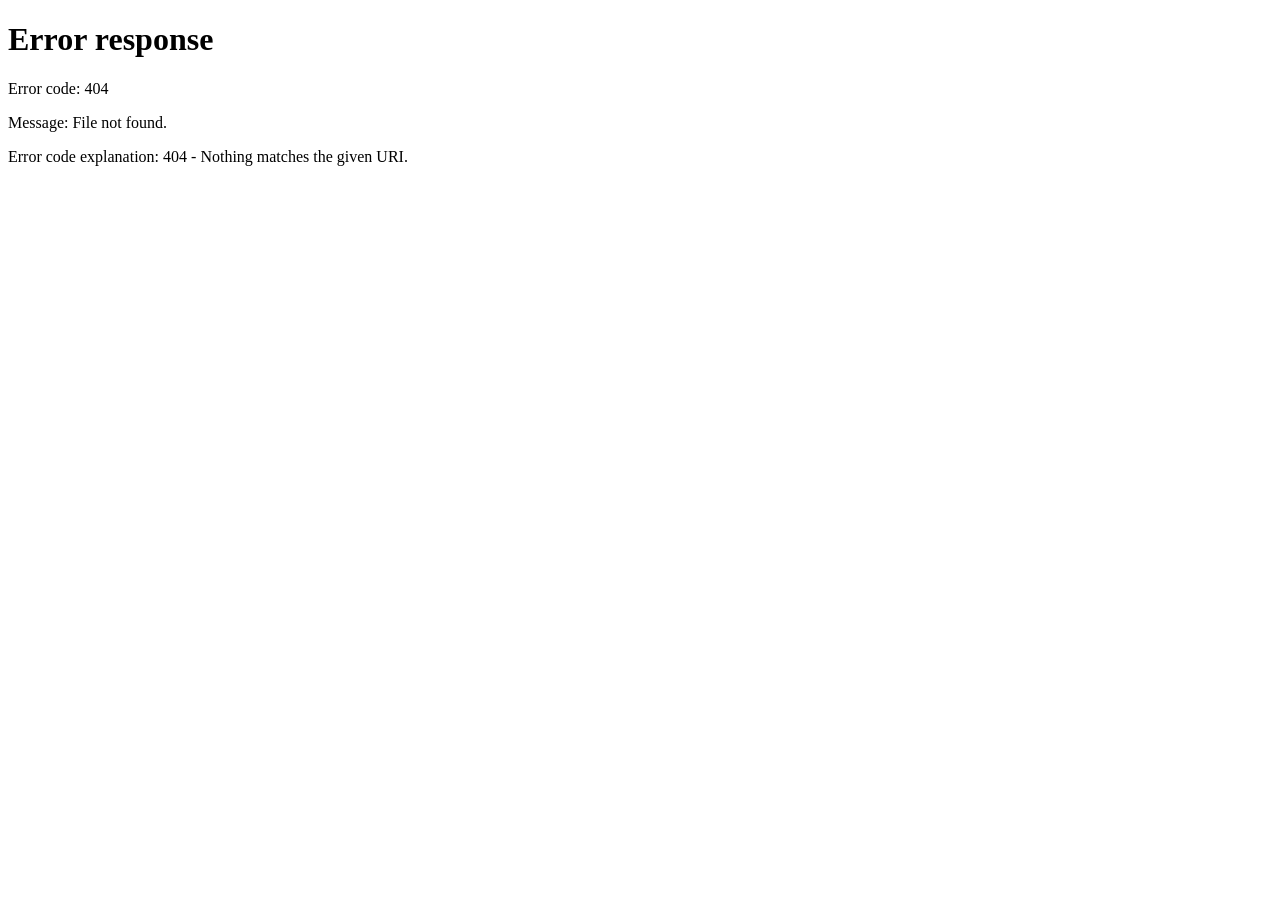
==== gym-frontend/membership.html @ 6681786e "feat(membership): add member self-service membership endpoint" ====
<!DOCTYPE html>
<html lang="en">
<head>
  <meta charset="UTF-8" />
  <meta name="viewport" content="width=device-width, initial-scale=1.0" />
  <title>Membership – GymMS</title>
  <link rel="stylesheet" href="style.css" />
</head>
<body>

<nav></nav>

<div class="page">
  <h1>Membership</h1>

  <!-- Enroll -->
  <div class="card" id="enrollCard">
    <h2>Enroll in a Plan</h2>
    <form id="enrollForm">
      <div class="form-grid">
        <div class="form-group">
          <label for="memberId">Member ID</label>
          <input id="memberId" type="number" placeholder="1" required />
        </div>
        <div class="form-group">
          <label for="planId">Plan ID</label>
          <input id="planId" type="number" placeholder="1" required />
        </div>
      </div>
      <br />
      <button type="submit" class="btn btn-primary">Enroll</button>
    </form>
  </div>

  <!-- View membership -->
  <div class="card">
    <h2>View Active Membership</h2>
    <div class="row">
      <div class="form-group" style="flex:1;min-width:140px;">
        <label for="lookupId">Member ID</label>
        <input id="lookupId" type="number" placeholder="1" />
      </div>
      <button id="lookupBtn" class="btn btn-secondary">Look Up</button>
    </div>
    <br />
    <div id="membershipInfo" style="display:none;">
      <table>
        <thead><tr><th>Field</th><th>Value</th></tr></thead>
        <tbody id="membershipBody"></tbody>
      </table>
    </div>
    <p id="membershipEmpty" class="empty" style="display:none;">No active membership found for this member. If you just created this account, ask reception/admin to enroll a plan first.</p>
  </div>
</div>

<div id="toast"></div>
<script src="auth.js"></script>
<script src="api.js"></script>
<script>
  const session = requireRole(['ADMIN', 'RECEPTIONIST', 'TRAINER', 'MEMBER']);
  if (!session) throw new Error('redirect');

  const canEnrollMembership = hasAnyRole(['ADMIN', 'RECEPTIONIST']);
  document.getElementById('enrollCard').style.display = canEnrollMembership ? '' : 'none';

  document.getElementById('enrollForm').addEventListener('submit', async e => {
    e.preventDefault();
    try {
      const data = await enrollMembership({
        memberId: +document.getElementById('memberId').value,
        planId:   +document.getElementById('planId').value,
      });
      toast(`Enrolled! Membership ID: ${data.id}`);
      e.target.reset();
    } catch (err) { toast(err.message, 'err'); }
  });

  document.getElementById('lookupBtn').addEventListener('click', async () => {
    const isMember = session.role === 'MEMBER';
    const id = document.getElementById('lookupId').value;
    if (!isMember && !id) return toast('Enter a member ID', 'err');
    try {
      const d = isMember ? await getMyMembership() : await getMembership(id);
      const info = document.getElementById('membershipInfo');
      const empty = document.getElementById('membershipEmpty');
      if (!d) { info.style.display = 'none'; empty.style.display = ''; return; }
      document.getElementById('membershipBody').innerHTML = Object.entries(d)
        .map(([k, v]) => `<tr><td><strong>${k}</strong></td><td>${formatMembershipValue(k, v)}</td></tr>`).join('');
      info.style.display = '';
      empty.style.display = 'none';
    } catch (err) {
      const info = document.getElementById('membershipInfo');
      const empty = document.getElementById('membershipEmpty');
      info.style.display = 'none';

      const isNotFound = /No active membership found|not found/i.test(err.message || '');
      if (isNotFound) {
        empty.style.display = '';
      } else {
        empty.style.display = 'none';
        toast(err.message || 'Unable to load membership right now.', 'err');
      }
    }
  });

  function formatMembershipValue(key, value) {
    if (value == null) return '—';

    if (key === 'member' && typeof value === 'object') {
      const memberName = value.name || 'Unknown';
      const memberId = value.id != null ? `#${value.id}` : '—';
      const memberEmail = value.email || '—';
      return `${memberName} (${memberId}, ${memberEmail})`;
    }

    if (key === 'plan' && typeof value === 'object') {
      const planName = value.planName || 'Unknown';
      const planId = value.id != null ? `#${value.id}` : '—';
      const planPrice = value.price != null ? `₹${value.price}` : '—';
      const planDuration = value.durationMonths != null ? `${value.durationMonths} months` : '—';
      return `${planName} (${planId}, ${planPrice}, ${planDuration})`;
    }

    if (typeof value === 'object') {
      return `<pre style="font-size:0.8rem;white-space:pre-wrap;">${JSON.stringify(value, null, 2)}</pre>`;
    }

    return String(value);
  }

  if (session.role === 'MEMBER') {
    const lookupGroup = document.getElementById('lookupId').closest('.form-group');
    if (lookupGroup) lookupGroup.style.display = 'none';
    document.getElementById('lookupBtn').textContent = 'Load My Membership';
    document.getElementById('lookupBtn').click();
  }
</script>
</body>
</html>
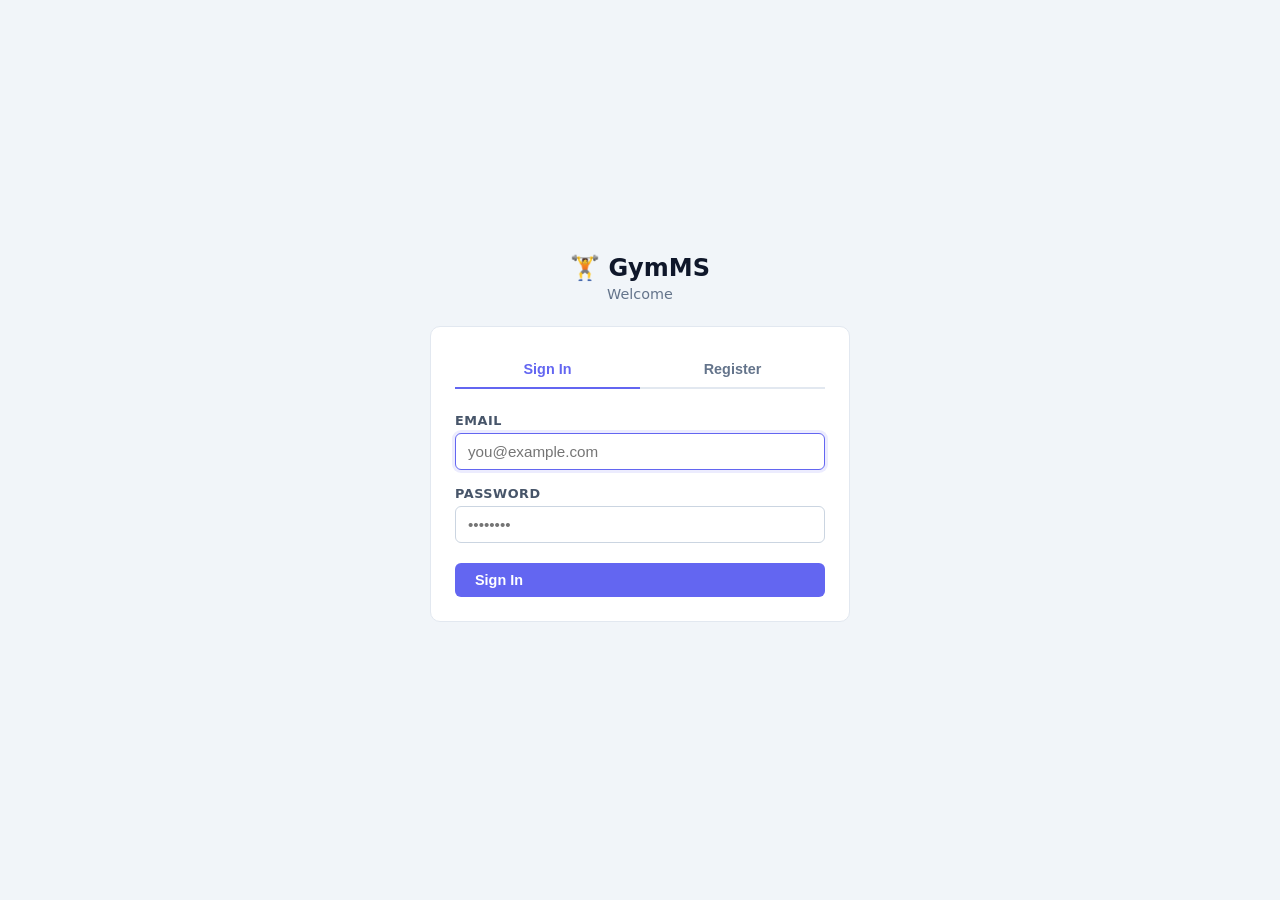
==== commit f573e210: "feat(membership): allow members to self-enroll plans" ====
--- a/gym-frontend/membership.html
+++ b/gym-frontend/membership.html
@@ -15,10 +15,10 @@
 
   <!-- Enroll -->
   <div class="card" id="enrollCard">
-    <h2>Enroll in a Plan</h2>
+    <h2 id="enrollTitle">Enroll in a Plan</h2>
     <form id="enrollForm">
       <div class="form-grid">
-        <div class="form-group">
+        <div class="form-group" id="memberIdGroup">
           <label for="memberId">Member ID</label>
           <input id="memberId" type="number" placeholder="1" required />
         </div>
@@ -28,7 +28,7 @@
         </div>
       </div>
       <br />
-      <button type="submit" class="btn btn-primary">Enroll</button>
+      <button id="enrollBtn" type="submit" class="btn btn-primary">Enroll</button>
     </form>
   </div>
 
@@ -49,7 +49,7 @@
         <tbody id="membershipBody"></tbody>
       </table>
     </div>
-    <p id="membershipEmpty" class="empty" style="display:none;">No active membership found for this member. If you just created this account, ask reception/admin to enroll a plan first.</p>
+    <p id="membershipEmpty" class="empty" style="display:none;">No active membership found for this member.</p>
   </div>
 </div>
 
@@ -60,23 +60,36 @@
   const session = requireRole(['ADMIN', 'RECEPTIONIST', 'TRAINER', 'MEMBER']);
   if (!session) throw new Error('redirect');
 
-  const canEnrollMembership = hasAnyRole(['ADMIN', 'RECEPTIONIST']);
+  const canEnrollMembership = hasAnyRole(['ADMIN', 'RECEPTIONIST', 'MEMBER']);
+  const isMember = session.role === 'MEMBER';
   document.getElementById('enrollCard').style.display = canEnrollMembership ? '' : 'none';
+
+  if (isMember) {
+    document.getElementById('enrollTitle').textContent = 'Buy a Membership Plan';
+    document.getElementById('enrollBtn').textContent = 'Buy Membership';
+    const memberIdGroup = document.getElementById('memberIdGroup');
+    if (memberIdGroup) memberIdGroup.style.display = 'none';
+    document.getElementById('memberId').required = false;
+  }
 
   document.getElementById('enrollForm').addEventListener('submit', async e => {
     e.preventDefault();
     try {
-      const data = await enrollMembership({
-        memberId: +document.getElementById('memberId').value,
-        planId:   +document.getElementById('planId').value,
-      });
-      toast(`Enrolled! Membership ID: ${data.id}`);
+      const planId = +document.getElementById('planId').value;
+      const data = isMember
+        ? await enrollMyMembership({ planId })
+        : await enrollMembership({
+            memberId: +document.getElementById('memberId').value,
+            planId,
+          });
+      toast(isMember
+        ? `Membership purchased! ID: ${data.id}`
+        : `Enrolled! Membership ID: ${data.id}`);
       e.target.reset();
     } catch (err) { toast(err.message, 'err'); }
   });
 
   document.getElementById('lookupBtn').addEventListener('click', async () => {
-    const isMember = session.role === 'MEMBER';
     const id = document.getElementById('lookupId').value;
     if (!isMember && !id) return toast('Enter a member ID', 'err');
     try {
--- a/gym-frontend/style.css
+++ b/gym-frontend/style.css
@@ -0,0 +1,246 @@
+/* ===== Reset & Base ===== */
+*, *::before, *::after { box-sizing: border-box; margin: 0; padding: 0; }
+
+body {
+  font-family: system-ui, -apple-system, sans-serif;
+  background: #f1f5f9;
+  color: #1e293b;
+  min-height: 100vh;
+}
+
+a { color: inherit; text-decoration: none; }
+
+/* ===== Nav ===== */
+nav {
+  background: #1e293b;
+  padding: 0 2rem;
+  display: flex;
+  align-items: center;
+  gap: 0.25rem;
+  height: 56px;
+}
+
+nav .brand {
+  font-size: 1.1rem;
+  font-weight: 700;
+  color: #f8fafc;
+  margin-right: auto;
+  letter-spacing: 0.02em;
+}
+
+nav a {
+  color: #94a3b8;
+  font-size: 0.875rem;
+  padding: 0.4rem 0.75rem;
+  border-radius: 6px;
+  transition: background 0.15s, color 0.15s;
+}
+
+nav a:hover, nav a.active {
+  background: #334155;
+  color: #f8fafc;
+}
+
+.nav-user {
+  color: #94a3b8;
+  font-size: 0.8rem;
+  margin-right: 0.5rem;
+}
+
+.nav-role {
+  color: #818cf8;
+  font-weight: 700;
+  text-transform: uppercase;
+  letter-spacing: 0.04em;
+}
+
+/* ===== Layout ===== */
+.page {
+  max-width: 900px;
+  margin: 2rem auto;
+  padding: 0 1rem;
+}
+
+h1 {
+  font-size: 1.5rem;
+  font-weight: 700;
+  margin-bottom: 1.5rem;
+  color: #0f172a;
+}
+
+h2 {
+  font-size: 1.1rem;
+  font-weight: 600;
+  margin-bottom: 1rem;
+  color: #0f172a;
+}
+
+/* ===== Card ===== */
+.card {
+  background: #fff;
+  border: 1px solid #e2e8f0;
+  border-radius: 10px;
+  padding: 1.5rem;
+  margin-bottom: 1.5rem;
+}
+
+/* ===== Form ===== */
+.form-grid {
+  display: grid;
+  grid-template-columns: 1fr 1fr;
+  gap: 1rem;
+}
+
+@media (max-width: 600px) { .form-grid { grid-template-columns: 1fr; } }
+
+.form-group {
+  display: flex;
+  flex-direction: column;
+  gap: 0.35rem;
+}
+
+.form-group.full { grid-column: 1 / -1; }
+
+label {
+  font-size: 0.8rem;
+  font-weight: 600;
+  color: #475569;
+  text-transform: uppercase;
+  letter-spacing: 0.04em;
+}
+
+input, select, textarea {
+  padding: 0.55rem 0.75rem;
+  border: 1px solid #cbd5e1;
+  border-radius: 6px;
+  font-size: 0.95rem;
+  color: #1e293b;
+  background: #fff;
+  transition: border-color 0.15s;
+  width: 100%;
+}
+
+input:focus, select:focus, textarea:focus {
+  outline: none;
+  border-color: #6366f1;
+  box-shadow: 0 0 0 3px rgba(99,102,241,0.12);
+}
+
+textarea { resize: vertical; min-height: 80px; }
+
+/* ===== Buttons ===== */
+.btn {
+  display: inline-flex;
+  align-items: center;
+  gap: 0.4rem;
+  padding: 0.55rem 1.25rem;
+  border: none;
+  border-radius: 6px;
+  font-size: 0.9rem;
+  font-weight: 600;
+  cursor: pointer;
+  transition: opacity 0.15s, transform 0.1s;
+}
+
+.btn:hover { opacity: 0.88; }
+.btn:active { transform: scale(0.98); }
+
+.btn-primary   { background: #6366f1; color: #fff; }
+.btn-success   { background: #22c55e; color: #fff; }
+.btn-secondary { background: #e2e8f0; color: #1e293b; }
+
+.btn-sm { padding: 0.35rem 0.85rem; font-size: 0.8rem; }
+
+/* ===== Table ===== */
+.table-wrap { overflow-x: auto; }
+
+table {
+  width: 100%;
+  border-collapse: collapse;
+  font-size: 0.9rem;
+}
+
+th, td {
+  text-align: left;
+  padding: 0.65rem 0.85rem;
+  border-bottom: 1px solid #e2e8f0;
+}
+
+th {
+  background: #f8fafc;
+  font-size: 0.75rem;
+  font-weight: 700;
+  text-transform: uppercase;
+  letter-spacing: 0.05em;
+  color: #64748b;
+}
+
+tr:last-child td { border-bottom: none; }
+tr:hover td { background: #f8fafc; }
+
+/* ===== Toast ===== */
+#toast {
+  position: fixed;
+  bottom: 1.5rem;
+  right: 1.5rem;
+  padding: 0.75rem 1.25rem;
+  border-radius: 8px;
+  font-size: 0.9rem;
+  font-weight: 600;
+  color: #fff;
+  opacity: 0;
+  pointer-events: none;
+  transition: opacity 0.3s;
+  z-index: 999;
+}
+#toast.show { opacity: 1; pointer-events: auto; }
+#toast.ok  { background: #22c55e; }
+#toast.err { background: #ef4444; }
+
+/* ===== Badge ===== */
+.badge {
+  display: inline-block;
+  padding: 0.2rem 0.6rem;
+  border-radius: 999px;
+  font-size: 0.75rem;
+  font-weight: 700;
+}
+.badge-green  { background: #dcfce7; color: #166534; }
+.badge-blue   { background: #dbeafe; color: #1e40af; }
+.badge-yellow { background: #fef9c3; color: #854d0e; }
+.badge-red    { background: #fee2e2; color: #991b1b; }
+
+/* ===== Stat cards ===== */
+.stats {
+  display: grid;
+  grid-template-columns: repeat(auto-fit, minmax(180px, 1fr));
+  gap: 1rem;
+  margin-bottom: 1.5rem;
+}
+
+.stat-card {
+  background: #fff;
+  border: 1px solid #e2e8f0;
+  border-radius: 10px;
+  padding: 1.25rem 1.5rem;
+}
+
+.stat-card .value {
+  font-size: 2rem;
+  font-weight: 800;
+  color: #6366f1;
+  line-height: 1;
+}
+
+.stat-card .label {
+  font-size: 0.78rem;
+  color: #64748b;
+  margin-top: 0.35rem;
+  font-weight: 600;
+  text-transform: uppercase;
+  letter-spacing: 0.05em;
+}
+
+/* ===== Misc ===== */
+.empty { color: #94a3b8; font-size: 0.9rem; padding: 1rem 0; }
+.row { display: flex; gap: 1rem; flex-wrap: wrap; align-items: flex-end; }
